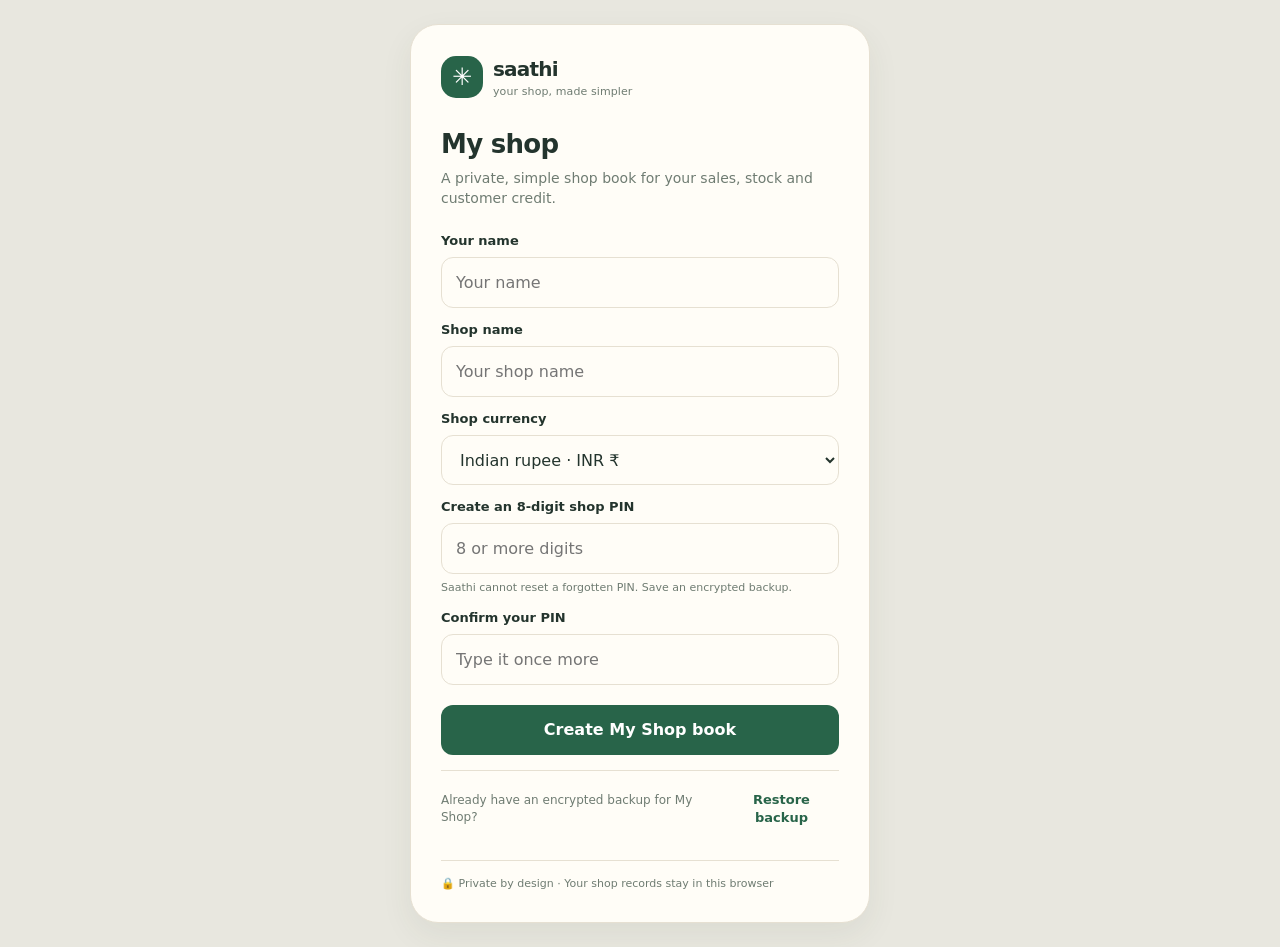
==== index.html @ 57dd03dc "Publish Saathi mobile shop app and GitHub Pages workflow" ====
<!doctype html>
<html lang="en">
<head>
  <meta charset="utf-8">
  <meta name="viewport" content="width=device-width, initial-scale=1, viewport-fit=cover">
  <meta name="apple-mobile-web-app-capable" content="yes">
  <meta name="apple-mobile-web-app-status-bar-style" content="default">
  <meta name="theme-color" content="#f6f2e7">
  <meta name="description" content="A simple, private, phone-first shop book for sales, stock and customer credit.">
  <meta name="referrer" content="no-referrer">
  <meta http-equiv="Content-Security-Policy" content="default-src 'self'; script-src 'self'; style-src 'self' 'unsafe-inline'; img-src 'self' data:; font-src 'self'; connect-src 'self'; manifest-src 'self'; worker-src 'self'; object-src 'none'; base-uri 'self'; form-action 'self'">
  <meta http-equiv="Permissions-Policy" content="microphone=(self)">
  <title>Saathi — Your shop, made simpler</title>
  <link rel="manifest" href="./manifest.json">
  <link rel="icon" href="./icon.svg" type="image/svg+xml">
  <link rel="stylesheet" href="./styles.css">
</head>
<body>
  <div class="ambient ambient-one" aria-hidden="true"></div>
  <div class="ambient ambient-two" aria-hidden="true"></div>

  <main id="unlockScreen" class="gate-screen">
    <div class="gate-card">
      <a class="brand" href="#" aria-label="Saathi home"><span class="brand-mark">✳</span><span><b>saathi</b><small>your shop, made simpler</small></span></a>
      <div id="gateContent"></div>
      <p class="gate-foot">🔒 Private by design · Your shop records stay in this browser</p>
    </div>
  </main>

  <div id="app" class="app-shell hidden">
    <header class="topbar">
      <a class="brand compact" href="#home" aria-label="Saathi dashboard"><span class="brand-mark">✳</span><span><b>saathi</b><small id="shopLabel">My shop</small></span></a>
      <div class="top-actions">
        <button class="small-button language-top" id="languageTopButton" aria-label="Change language">हिन्दी</button>
        <button class="icon-button" id="dictateButton" aria-label="Dictate an entry" title="Dictate an entry">🎙</button>
        <button class="icon-button" id="themeButton" aria-label="Switch theme" title="Switch theme">◐</button>
        <button class="icon-button" id="lockButton" aria-label="Lock app" title="Lock app">♙</button>
      </div>
    </header>

    <main class="content">
      <section class="view active" id="view-home">
        <div class="welcome-row"><div><p class="eyebrow" id="todayLabel">TODAY</p><h1 id="greeting">Namaste, Satyam Bhaiya</h1><p class="muted" id="shopGreeting">A clear view of your shop, at a glance.</p></div><button class="avatar-button" id="profileButton" aria-label="Shop profile">SB</button></div>
        <div id="setupNudge" class="setup-nudge hidden"><span class="nudge-icon">✦</span><div><b>Let's set up your shop</b><p>Add your first item with its buying and selling price. Saathi can then show your real profit.</p></div><button class="text-button" data-go="stock">Set up <span aria-hidden="true">›</span></button></div>
        <div class="metrics">
          <article class="metric-card metric-primary"><span class="metric-icon">↗</span><span class="metric-label">Sales today</span><strong id="todaySales">₹0</strong><small id="salesCount">No sales yet</small></article>
          <article class="metric-card"><span class="metric-icon">◉</span><span class="metric-label">Gross profit</span><strong id="todayProfit">₹0</strong><small>Based on item costs you enter</small></article>
          <article class="metric-card"><span class="metric-icon">▤</span><span class="metric-label">Money customers owe</span><strong id="totalDue">₹0</strong><small id="dueCount">No open balances</small></article>
        </div>
        <div class="section-title"><div><p class="eyebrow">QUICK ACTIONS</p><h2>What do you need?</h2></div></div>
        <div class="actions-grid">
          <button class="action-tile sale-tile" id="saleAction"><span class="action-icon">＋</span><span><b>Record a sale</b><small>Cash or customer credit</small></span><span class="chevron">›</span></button>
          <button class="action-tile" id="paymentAction"><span class="action-icon payment-icon">₹</span><span><b>Record a payment</b><small>Customer paid back</small></span><span class="chevron">›</span></button>
          <button class="action-tile" data-go="stock"><span class="action-icon stock-icon">▦</span><span><b>Check stock</b><small id="lowStockNote">See what is running low</small></span><span class="chevron">›</span></button>
          <button class="action-tile" data-go="reports"><span class="action-icon report-icon">▥</span><span><b>Monthly report</b><small>Sales, cost and profit</small></span><span class="chevron">›</span></button>
        </div>
        <section class="panel today-panel"><div class="panel-head"><div><p class="eyebrow">SHOP PULSE</p><h2>Today so far</h2></div><span class="status-pill"><i></i> Saved in this browser</span></div><div id="homeActivity" class="activity-list"></div><div id="emptyActivity" class="empty-state"><span>☀</span><b>Your day starts here</b><p>Your sales and payments will appear here as you add them.</p></div></section>
        <div class="privacy-strip"><span>🔒</span><span><b>Your shop book is private.</b> It is encrypted in this browser with your PIN. Another browser has its own copy.</span><button class="text-button" data-go="more">Details</button></div>
      </section>

      <section class="view" id="view-ledger">
        <div class="page-heading"><p class="eyebrow">MONEY IN & OUT</p><h1>Credit book</h1><p class="muted">Know who owes you and what has been paid.</p></div>
        <div class="summary-band"><span>Still to collect</span><b id="ledgerDue">₹0</b><small id="ledgerPeople">No open balances</small></div>
        <div class="panel"><div class="panel-head"><div><p class="eyebrow">CUSTOMERS</p><h2>Open balances</h2></div><button class="small-button" id="newCreditButton">＋ Add credit</button></div><div id="customerList" class="customer-list"></div><div id="emptyCustomers" class="empty-state"><span>◎</span><b>No credit recorded</b><p>When a customer takes goods and will pay later, record it as credit.</p></div></div>
        <div class="panel"><div class="panel-head"><div><p class="eyebrow">RECENT</p><h2>Shop entries</h2></div><select id="ledgerFilter" class="select-small" aria-label="Filter entries"><option value="all">Everything</option><option value="sale">Sales</option><option value="payment">Payments</option><option value="credit">Credit</option></select></div><div id="ledgerActivity" class="activity-list"></div><div id="emptyLedger" class="empty-state"><span>▤</span><b>Your entries will show here</b><p>Keep a simple record as you go.</p></div></div>
      </section>

      <section class="view" id="view-stock">
        <div class="page-heading"><p class="eyebrow">ITEMS & INVENTORY</p><h1>Your stock</h1><p class="muted">Keep prices and quantities up to date.</p></div>
        <div class="stock-banner"><span class="banner-symbol">✦</span><div><b id="stockSummary">Start with the items you sell most.</b><p>Enter what you pay and what you charge. Saathi estimates the profit for each sale.</p></div></div>
        <div class="panel"><div class="panel-head"><div><p class="eyebrow">YOUR LIST</p><h2>Shop items <span id="itemCount" class="count-badge">0</span></h2></div><button class="small-button" id="addItemButton">＋ Add item</button></div><div id="itemList" class="item-list"></div><div id="emptyItems" class="empty-state"><span>▦</span><b>No items yet</b><p>Add the products Satyam Bhaiya sells to see sales and profit by item.</p><button class="button primary" id="addFirstItem">Add first item</button></div></div>
        <p class="safe-note">Prices are only used for your shop book. Saathi does not send orders or change supplier prices.</p>
      </section>

      <section class="view" id="view-reports">
        <div class="page-heading"><p class="eyebrow">A CLEARER MONTH END</p><h1>Reports</h1><p class="muted">A simple summary to help you plan your month.</p></div>
        <div class="report-controls"><label for="reportMonth">Choose month</label><input type="month" id="reportMonth"></div>
        <div class="report-grid"><article class="report-stat"><span>Sales</span><b id="reportSales">₹0</b><small>Recorded sales</small></article><article class="report-stat"><span>Estimated cost</span><b id="reportCost">₹0</b><small>From costs entered</small></article><article class="report-stat highlight"><span>Gross profit</span><b id="reportProfit">₹0</b><small>Before rent and other expenses</small></article><article class="report-stat"><span>Credit still due</span><b id="reportDue">₹0</b><small>As of today</small></article></div>
        <div class="panel"><div class="panel-head"><div><p class="eyebrow">AT A GLANCE</p><h2>Sales by item</h2></div></div><div id="popularItems" class="bar-list"></div><div id="emptyPopular" class="empty-state"><span>▥</span><b>Your first sale will start the report</b><p>Reports use only the entries saved in this browser.</p></div></div>
        <div class="panel export-panel"><div class="export-icon">⇩</div><div><h2>Take your records with you</h2><p>Download a spreadsheet for your monthly budget, or save an encrypted backup for another time.</p></div><div class="export-actions"><button class="button secondary" id="csvButton">Download monthly CSV</button><button class="button secondary" id="backupButton">Save encrypted backup</button></div></div>
      </section>

      <section class="view" id="view-more">
        <div class="page-heading"><p class="eyebrow">YOUR SHOP, YOUR WAY</p><h1>More</h1><p class="muted">Settings, privacy and plans.</p></div>
        <div class="panel settings-panel"><div class="panel-head"><div><p class="eyebrow">SHOP PROFILE</p><h2 id="profileTitle">Satyam Bhaiya's shop</h2></div><button class="small-button" id="editProfile">Edit</button></div><p class="muted small-copy" id="editionLabel">Personal shop setup</p></div>
        <div class="panel settings-panel"><div class="panel-head"><div><p class="eyebrow">DISPLAY</p><h2>Easy on the eyes</h2></div></div><div class="setting-row"><div class="setting-symbol">◐</div><div><b>Dark mode</b><small>Use a softer screen in low light</small></div><button class="switch" id="themeSwitch" role="switch" aria-checked="false" aria-label="Dark mode"><span></span></button></div><div class="setting-row"><div class="setting-symbol">अ</div><div><b>Language</b><small>English or हिन्दी</small></div><button class="small-button" id="languageButton">हिन्दी</button></div><div class="setting-row"><div class="setting-symbol">¤</div><div><b>Shop currency</b><small>Changing this does not convert older amounts</small></div><select class="select-small" id="currencySelect" aria-label="Shop currency"><option value="INR">INR ₹</option><option value="USD">USD $</option><option value="EUR">EUR €</option><option value="GBP">GBP £</option><option value="AED">AED د.إ</option><option value="AUD">AUD A$</option><option value="CAD">CAD C$</option><option value="JPY">JPY ¥</option><option value="MXN">MXN $</option><option value="BRL">BRL R$</option><option value="ZAR">ZAR R</option></select></div><div class="setting-row"><div class="setting-symbol">↓</div><div><b>Install on this phone</b><small>Use Saathi like an app</small></div><button class="small-button" id="installButton">Install</button></div></div>
        <div class="panel settings-panel"><div class="panel-head"><div><p class="eyebrow">YOUR RECORDS</p><h2>Private & portable</h2></div><span class="lock-badge">🔒 Encrypted</span></div><p class="small-copy">Records are encrypted in this browser with your PIN. They are not uploaded to Saathi. Each browser has its own copy. To move records, save a backup here, open the same shop link in the other browser, then restore the backup with the same PIN. New entries will not sync between browsers. Keep the backup file private.</p><div class="setting-actions"><button class="button secondary" id="settingsBackup">Save encrypted backup</button><button class="button secondary" id="restoreButton">Restore backup</button><button class="button secondary" id="changePinButton">Change PIN</button><button class="button secondary" id="settingsCsv">Download CSV</button></div><input id="restoreFile" class="hidden" type="file" accept="application/json,.json"></div>
        <section class="plans-block"><div class="page-heading"><p class="eyebrow">GROW AS YOU GO</p><h2>Simple plans for small shops</h2><p class="muted">Start free. Pay only when an upgrade saves you time.</p></div><div class="plan-grid"><article class="plan-card"><span class="plan-label">START HERE</span><h3>Free</h3><div class="plan-price">₹0 <small>forever</small></div><p>For one shop owner learning what sells.</p><ul><li>Sales, stock and customer credit book</li><li>Works offline on one phone</li><li>Encrypted records and monthly export</li><li>No ads, no payment details collected</li></ul><span class="plan-status">Included now</span></article><article class="plan-card plan-featured"><span class="plan-label">WHEN YOU NEED SYNC</span><h3>Shop Plus</h3><div class="plan-price">₹149 <small>/ month (proposed)</small></div><p>For owners who need their records on a new phone too.</p><ul><li>Encrypted backup and sync across 2 phones</li><li>Automatic weekly backup reminders</li><li>Faster help setting up your shop</li><li>Cancel any time</li></ul><span class="plan-status future">Planned · not for sale</span></article><article class="plan-card"><span class="plan-label">FOR A BUSIER SHOP</span><h3>Shop Team</h3><div class="plan-price">₹399 <small>/ month (proposed)</small></div><p>For shops with staff, more items and more to track.</p><ul><li>Up to 4 staff PINs with activity history</li><li>More than one counter or outlet</li><li>Supplier and restock planning</li><li>Shareable monthly summaries</li></ul><span class="plan-status future">Planned · not for sale</span></article></div><p class="pricing-note">The paid features and prices are proposals. Saathi does not currently charge, sync to the cloud, or share your information.</p></section>
        <div class="guardrail-card"><span>✦</span><div><b>Built to prevent costly mix-ups</b><p>Saathi checks stock before recording a sale, prevents collecting more than a customer's balance, and keeps old entries unchanged. Always check the amount before saving.</p></div></div>
        <div class="about-row"><span>Saathi is an independent shop book, not a bank or tax advisor.</span></div>
      </section>
    </main>

    <nav class="bottom-nav" aria-label="Main navigation"><button class="nav-item active" data-view="home"><span>⌂</span><small>Home</small></button><button class="nav-item" data-view="ledger"><span>▤</span><small>Credit</small></button><button class="nav-item" data-view="stock"><span>▦</span><small>Stock</small></button><button class="nav-item" data-view="reports"><span>▥</span><small>Reports</small></button><button class="nav-item" data-view="more"><span>•••</span><small>More</small></button></nav>
  </div>

  <dialog id="dialog" class="app-dialog"><form method="dialog" id="dialogForm"><div class="dialog-top"><span class="dialog-mark">✳</span><button type="button" class="dialog-close" id="closeDialog" aria-label="Close">×</button></div><div id="dialogBody"></div><div class="dialog-actions" id="dialogActions"></div></form></dialog>
  <div id="toast" class="toast" role="status" aria-live="polite"></div>
  <script src="./app.js" defer></script>
</body>
</html>
---- styles.css ----
:root{color-scheme:light;--ink:#23342d;--muted:#6f7c72;--paper:#f6f2e7;--card:#fffdf7;--line:#e6e0d2;--green:#286449;--green-deep:#1e4d39;--green-pale:#e8f0e6;--gold:#d99a3f;--gold-pale:#f7edd9;--blue:#6888a0;--blue-pale:#e9f0f4;--shadow:0 12px 32px rgba(54,65,48,.07);--surface-soft:#f4f0e5;--focus:#548b71}
*{box-sizing:border-box}html{min-height:100%;background:var(--paper)}body{margin:0;min-height:100vh;color:var(--ink);font-family:system-ui,-apple-system,"Segoe UI",Roboto,Arial,sans-serif;font-size:16px;line-height:1.45;background:radial-gradient(ellipse at var(--glow-x,12%) var(--glow-y,12%),rgba(221,184,112,.16),transparent 30rem),radial-gradient(ellipse at 85% 15%,rgba(97,142,109,.12),transparent 34rem),var(--paper);background-attachment:fixed;transition:background-color .25s,color .25s}
body:before{position:fixed;inset:0;content:"";pointer-events:none;opacity:.18;background-image:radial-gradient(#836c4930 .8px,transparent .8px);background-size:22px 22px;mask-image:linear-gradient(to bottom,black,transparent 70%);z-index:-1}.ambient{position:fixed;pointer-events:none;border-radius:50%;filter:blur(65px);opacity:.14;z-index:-1}.ambient-one{width:180px;height:180px;left:calc(var(--glow-x,15%) - 90px);top:calc(var(--glow-y,20%) - 90px);background:#dfae57;transition:left .4s ease,top .4s ease}.ambient-two{width:220px;height:220px;right:-80px;bottom:15%;background:#668f70}.hidden{display:none!important}button,input,select{font:inherit}button{color:inherit}button:focus-visible,a:focus-visible,input:focus-visible,select:focus-visible{outline:3px solid var(--focus);outline-offset:3px}button:disabled{opacity:.45;cursor:not-allowed}.gate-screen{min-height:100vh;display:grid;place-items:center;padding:24px}.gate-card{background:var(--card);border:1px solid var(--line);border-radius:28px;padding:30px;width:min(100%,460px);box-shadow:var(--shadow)}.brand{display:inline-flex;align-items:center;gap:10px;color:var(--ink);text-decoration:none}.brand-mark{display:grid;place-items:center;background:var(--green);color:#fff;width:42px;height:42px;border-radius:15px;font-size:24px}.brand b{font-size:20px;letter-spacing:-.8px}.brand small{display:block;color:var(--muted);font-size:11px;letter-spacing:.1px}.gate-card h1{font-size:26px;line-height:1.15;letter-spacing:-.7px;margin:30px 0 8px}.gate-copy{color:var(--muted);margin:0 0 24px;font-size:14px}.gate-foot{border-top:1px solid var(--line);padding-top:15px;margin:24px 0 0;font-size:11px;color:var(--muted)}.form-stack{display:grid;gap:13px}.field{display:grid;gap:6px}.field label{font-size:13px;font-weight:700}.field input,.field select{border:1px solid var(--line);border-radius:12px;background:var(--card);color:var(--ink);padding:13px 14px;min-height:50px;width:100%}.field-help{font-size:11px;color:var(--muted)}.gate-choice{display:grid;gap:9px;margin:16px 0}.choice-card{display:flex;align-items:flex-start;gap:12px;border:1px solid var(--line);border-radius:14px;padding:13px;background:var(--card);cursor:pointer}.choice-card:has(input:checked){border-color:var(--green);background:var(--green-pale)}.choice-card input{accent-color:var(--green);margin-top:4px}.choice-card b{display:block;font-size:14px}.choice-card small{display:block;color:var(--muted);font-size:12px;margin-top:2px}.button{border:0;border-radius:12px;padding:13px 16px;min-height:48px;font-weight:750;cursor:pointer;transition:transform .15s,filter .15s}.button:active,.action-tile:active{transform:scale(.985)}.button.primary{color:white;background:var(--green)}.button.secondary{color:var(--green);background:var(--green-pale);border:1px solid #d6e4d5}.button.full{width:100%;margin-top:7px}.text-button{border:0;background:transparent;color:var(--green);font-size:13px;font-weight:750;padding:8px 2px}.form-error{margin:0;color:#986d26;font-size:12px;font-weight:650}.gate-switch{display:flex;justify-content:space-between;align-items:center;margin-top:15px;border-top:1px solid var(--line);padding-top:12px;color:var(--muted);font-size:12px}
.app-shell{max-width:480px;min-height:100dvh;margin:auto;padding:0 16px 104px}.topbar{height:76px;display:flex;justify-content:space-between;align-items:center;border-bottom:1px solid color-mix(in srgb,var(--line),transparent 20%);position:relative;z-index:1}.brand.compact .brand-mark{width:38px;height:38px;border-radius:13px}.brand.compact b{font-size:17px}.brand.compact small{font-size:10px}.top-actions{display:flex;gap:9px}.icon-button,.avatar-button{border:1px solid var(--line);background:var(--card);border-radius:14px;width:44px;height:44px;font-size:19px;display:grid;place-items:center;cursor:pointer}.content{padding:24px 0 20px}.view{display:none;animation:appear .2s ease}.view.active{display:block}@keyframes appear{from{opacity:.35;transform:translateY(4px)}to{opacity:1;transform:translateY(0)}}.welcome-row{display:flex;align-items:center;justify-content:space-between;margin:4px 0 24px}.eyebrow{font-size:10px;letter-spacing:1.25px;font-weight:800;color:var(--muted);margin:0 0 4px}.welcome-row h1,.page-heading h1{font-size:28px;letter-spacing:-.85px;line-height:1.12;margin:0 0 6px}.muted{color:var(--muted);font-size:14px;margin:0}.avatar-button{border-radius:50%;background:var(--gold-pale);color:#79571e;border:0;font-size:15px;font-weight:800}.metrics{display:grid;grid-template-columns:repeat(3,1fr);gap:12px}.metric-card{background:var(--card);border:1px solid var(--line);border-radius:18px;padding:17px 18px;min-height:125px;box-shadow:var(--shadow);position:relative}.metric-card.metric-primary{background:var(--green-deep);border-color:var(--green-deep);color:#fff}.metric-icon{position:absolute;right:16px;top:14px;color:var(--green);font-size:17px}.metric-primary .metric-icon{color:#d0e2ce}.metric-label{font-size:12px;color:var(--muted);font-weight:650;display:block;max-width:80%}.metric-primary .metric-label{color:#dce7dd}.metric-card strong{display:block;font-size:28px;letter-spacing:-.7px;margin:12px 0 3px}.metric-card small{font-size:11px;color:var(--muted)}.metric-primary small{color:#d4e0d5}.section-title{margin:28px 0 12px}.section-title h2,.panel h2{font-size:17px;letter-spacing:-.35px;margin:0}.actions-grid{display:grid;grid-template-columns:repeat(2,1fr);gap:10px}.action-tile{border:1px solid var(--line);background:var(--card);min-height:76px;border-radius:17px;padding:12px;display:flex;align-items:center;gap:11px;text-align:left;box-shadow:0 5px 18px rgba(54,65,48,.035);cursor:pointer}.action-tile.sale-tile{background:var(--green-pale);border-color:#d5e3d4}.action-icon{width:42px;height:42px;border-radius:14px;background:var(--green);color:white;display:grid;place-items:center;font-size:22px;flex:0 0 auto}.payment-icon{background:var(--gold-pale);color:#825d1e}.stock-icon{background:var(--blue-pale);color:#426b82}.report-icon{background:#f2ebe2;color:#7c684e}.action-tile b{display:block;font-size:14px}.action-tile small{font-size:11px;color:var(--muted);display:block;margin-top:3px}.chevron{margin-left:auto;color:var(--muted);font-size:22px}.panel{margin-top:16px;padding:19px;background:var(--card);border:1px solid var(--line);border-radius:19px;box-shadow:var(--shadow)}.panel-head{display:flex;justify-content:space-between;align-items:center;gap:10px;margin-bottom:12px}.panel-head h2{font-size:16px}.status-pill{font-size:10px;color:var(--green);background:var(--green-pale);border-radius:999px;padding:6px 9px;white-space:nowrap}.status-pill i{display:inline-block;width:6px;height:6px;background:#69a276;border-radius:50%;margin-right:4px}.activity-list,.customer-list,.item-list{display:grid}.activity-row,.customer-row,.item-row{display:flex;justify-content:space-between;align-items:center;gap:12px;border-top:1px solid var(--line);padding:12px 0}.activity-row:first-child,.customer-row:first-child,.item-row:first-child{border-top:0}.row-main{display:flex;align-items:center;gap:11px;min-width:0}.row-icon{width:36px;height:36px;flex:0 0 auto;border-radius:12px;background:var(--green-pale);color:var(--green);display:grid;place-items:center;font-weight:800}.row-title{font-size:13px;font-weight:750;display:block;overflow:hidden;text-overflow:ellipsis;white-space:nowrap}.row-sub{font-size:11px;color:var(--muted);display:block}.row-value{text-align:right;font-size:13px;font-weight:800;white-space:nowrap}.row-value small{display:block;font-size:10px;color:var(--muted);font-weight:500}.row-value.in{color:var(--green)}.row-value.out{color:#7b5f2b}.empty-state{display:none;text-align:center;padding:22px 10px;color:var(--muted)}.empty-state.show{display:block}.empty-state>span{font-size:24px;color:var(--green);display:block;margin-bottom:6px}.empty-state b{display:block;color:var(--ink);font-size:14px}.empty-state p{max-width:330px;margin:5px auto 12px;font-size:12px}.privacy-strip{display:flex;align-items:center;gap:9px;padding:13px 3px;color:var(--muted);font-size:11px}.privacy-strip b{color:var(--ink)}.privacy-strip .text-button{margin-left:auto;white-space:nowrap}
.setup-nudge,.stock-banner,.guardrail-card{display:flex;align-items:center;gap:12px;background:var(--gold-pale);border:1px solid #eddfbd;border-radius:16px;padding:13px 15px;margin:0 0 16px}.nudge-icon,.banner-symbol,.guardrail-card>span{width:34px;height:34px;border-radius:11px;background:#fff9eb;color:#9a702e;display:grid;place-items:center;flex:0 0 auto}.setup-nudge b,.stock-banner b,.guardrail-card b{font-size:13px}.setup-nudge p,.stock-banner p,.guardrail-card p{font-size:11px;color:var(--muted);margin:2px 0 0}.setup-nudge .text-button{margin-left:auto;white-space:nowrap}
.page-heading{margin:7px 0 20px}.page-heading h1{font-size:29px;margin-bottom:6px}.page-heading h2{font-size:21px;letter-spacing:-.4px;margin:0 0 6px}.summary-band{background:var(--green-deep);border-radius:18px;color:#fff;padding:18px 20px;margin-bottom:15px;display:grid;grid-template-columns:1fr auto;align-items:center}.summary-band span{font-size:12px;color:#d9e4dc}.summary-band b{grid-row:span 2;font-size:26px}.summary-band small{font-size:11px;color:#c1d3c5}.small-button,.select-small{background:var(--green-pale);border:1px solid #d8e6d7;border-radius:10px;color:var(--green);padding:9px 11px;font-size:12px;font-weight:750;white-space:nowrap;min-height:40px}.select-small{background:var(--card);color:var(--ink);border-color:var(--line)}.customer-row .balance{font-size:14px;font-weight:800;color:var(--green)}.customer-actions{display:flex;align-items:center;gap:8px}.customer-actions button{border:1px solid var(--line);background:var(--card);border-radius:9px;padding:8px 10px;color:var(--green);font-size:11px;font-weight:750}.stock-banner{margin:0 0 15px;background:var(--blue-pale);border-color:#d7e3e8}.stock-banner .banner-symbol{background:#f5fbfd;color:#52798d}.count-badge{font-size:11px;border-radius:999px;background:var(--surface-soft);padding:4px 7px;color:var(--muted);vertical-align:2px}.item-price{text-align:right}.item-price b{display:block;font-size:13px}.item-price small{font-size:10px;color:var(--muted)}.item-actions{display:flex;gap:7px;margin-left:7px}.item-actions button{border:0;background:var(--surface-soft);color:var(--muted);padding:8px;border-radius:9px;font-size:11px}.safe-note{font-size:11px;color:var(--muted);text-align:center;padding:10px}.report-controls{display:flex;align-items:center;gap:12px;margin:0 0 15px;color:var(--muted);font-size:12px}.report-controls input{border:1px solid var(--line);border-radius:10px;padding:9px 11px;background:var(--card);color:var(--ink)}.report-grid{display:grid;grid-template-columns:repeat(2,1fr);gap:10px}.report-stat{display:flex;flex-direction:column;background:var(--card);border:1px solid var(--line);border-radius:16px;padding:14px;min-height:105px}.report-stat span{font-size:11px;color:var(--muted)}.report-stat b{font-size:22px;letter-spacing:-.4px;margin:7px 0}.report-stat small{font-size:10px;color:var(--muted)}.report-stat.highlight{background:var(--green-pale);border-color:#d6e4d5}.report-stat.highlight b{color:var(--green)}.bar-row{margin:14px 0}.bar-meta{display:flex;justify-content:space-between;font-size:12px}.bar-meta span:last-child{font-weight:800}.bar-track{height:8px;background:var(--surface-soft);border-radius:99px;margin-top:6px;overflow:hidden}.bar-fill{height:100%;border-radius:99px;background:linear-gradient(90deg,var(--green),#79a477)}.export-panel{display:grid;grid-template-columns:42px 1fr;gap:12px;align-items:start}.export-icon{width:40px;height:40px;border-radius:13px;background:var(--gold-pale);display:grid;place-items:center;font-size:21px;color:#866326}.export-panel h2{margin:0 0 4px}.export-panel p{font-size:12px;color:var(--muted);margin:0}.export-actions{grid-column:1/-1;display:flex;gap:8px;flex-wrap:wrap}.export-actions .button{flex:1}
.settings-panel{margin-bottom:12px}.small-copy{font-size:12px;color:var(--muted);margin:5px 0 12px}.setting-row{display:flex;align-items:center;gap:12px;border-top:1px solid var(--line);padding:13px 0}.setting-symbol{width:34px;height:34px;border-radius:11px;background:var(--surface-soft);display:grid;place-items:center;color:var(--green);font-weight:800}.setting-row>div:nth-child(2){flex:1}.setting-row b{font-size:13px;display:block}.setting-row small{font-size:11px;color:var(--muted);display:block}.switch{width:48px;height:29px;background:#d5d8d2;border:0;border-radius:999px;padding:3px;cursor:pointer}.switch span{height:23px;width:23px;background:white;display:block;border-radius:50%;box-shadow:0 1px 3px #0002;transition:transform .18s}.switch[aria-checked="true"]{background:var(--green)}.switch[aria-checked="true"] span{transform:translateX(19px)}.lock-badge{font-size:10px;color:var(--green);background:var(--green-pale);border-radius:999px;padding:7px 10px;white-space:nowrap}.setting-actions{display:flex;gap:8px;flex-wrap:wrap}.setting-actions .button{font-size:12px;padding:9px 12px;min-height:42px}.plans-block{padding-top:18px}.plans-block .page-heading{margin-bottom:12px}.plan-grid{display:grid;gap:10px}.plan-card{position:relative;background:var(--card);border:1px solid var(--line);border-radius:18px;padding:17px}.plan-card.plan-featured{border:2px solid var(--green);background:linear-gradient(145deg,var(--card),var(--green-pale))}.plan-label{display:inline-block;font-size:9px;letter-spacing:1px;font-weight:850;color:var(--green);background:var(--green-pale);border-radius:99px;padding:5px 8px}.plan-card h3{font-size:18px;margin:9px 0 0}.plan-price{font-weight:850;font-size:24px;margin:4px 0}.plan-price small{font-size:10px;color:var(--muted);font-weight:600}.plan-card>p{font-size:11px;color:var(--muted);margin:0 0 8px}.plan-card ul{list-style:none;padding:0;margin:0 0 13px;display:grid;gap:5px}.plan-card li{font-size:11px}.plan-card li:before{content:'✓';color:var(--green);font-weight:900;margin-right:7px}.plan-status{display:block;border-top:1px solid var(--line);padding-top:10px;color:var(--green);font-size:10px;font-weight:800}.plan-status.future{color:#7a6a43}.pricing-note{font-size:10px;color:var(--muted);margin:10px 2px 16px}.guardrail-card{align-items:flex-start;background:var(--green-pale);border-color:#d8e6d7;margin:12px 0}.guardrail-card>span{background:#f9fff8;color:var(--green)}.about-row{display:flex;justify-content:space-between;align-items:center;gap:12px;font-size:10px;color:var(--muted);padding:8px 2px}
.bottom-nav{position:fixed;z-index:3;bottom:0;left:50%;transform:translateX(-50%);width:min(100%,480px);display:grid;grid-template-columns:repeat(5,1fr);padding:7px max(10px,env(safe-area-inset-left)) calc(7px + env(safe-area-inset-bottom));background:color-mix(in srgb,var(--card),transparent 4%);border:1px solid var(--line);border-bottom:0;border-radius:18px 18px 0 0;box-shadow:0 -8px 25px rgba(40,55,42,.08);backdrop-filter:blur(16px)}.nav-item{border:0;background:transparent;display:grid;justify-items:center;gap:2px;color:var(--muted);padding:4px 2px;cursor:pointer}.nav-item span{font-size:20px;line-height:1.1}.nav-item small{font-size:10px;font-weight:650}.nav-item.active{color:var(--green)}.nav-item.active span{transform:translateY(-1px)}
.app-dialog{width:min(460px,calc(100% - 26px));max-height:min(88dvh,760px);border:1px solid var(--line);border-radius:23px;padding:20px;background:var(--card);color:var(--ink);box-shadow:0 25px 80px #1e342c35}.app-dialog::backdrop{background:rgba(26,41,32,.44);backdrop-filter:blur(4px)}.dialog-top{display:flex;justify-content:space-between;align-items:center;margin-bottom:14px}.dialog-mark{width:34px;height:34px;border-radius:12px;display:grid;place-items:center;background:var(--green);color:#fff;font-size:19px}.dialog-close{width:36px;height:36px;border:0;background:var(--surface-soft);border-radius:50%;font-size:22px;color:var(--muted)}.app-dialog h2{font-size:21px;letter-spacing:-.4px;margin:0 0 5px}.dialog-copy{font-size:12px;color:var(--muted);margin:0 0 18px}.dialog-fields{display:grid;gap:13px;max-height:54dvh;overflow:auto;padding:2px}.dialog-actions{display:flex;justify-content:flex-end;gap:8px;margin-top:17px}.dialog-actions .button{min-width:100px}.toast{position:fixed;left:50%;bottom:calc(82px + env(safe-area-inset-bottom));transform:translate(-50%,15px);z-index:6;background:var(--ink);color:#fff;border-radius:13px;padding:11px 16px;max-width:calc(100% - 28px);font-size:12px;box-shadow:0 8px 24px #0002;opacity:0;pointer-events:none;transition:.18s}.toast.show{opacity:1;transform:translate(-50%,0)}
body.dark{color-scheme:dark;--ink:#edf2e9;--muted:#a4b2a6;--paper:#17251d;--card:#203229;--line:#34473a;--green:#85bd91;--green-deep:#2a5540;--green-pale:#2a4032;--gold:#d8aa60;--gold-pale:#453a26;--blue:#91b9ca;--blue-pale:#273b43;--shadow:0 12px 32px rgba(0,0,0,.15);--surface-soft:#2b3b31;--focus:#9acaaa}body.dark:before{opacity:.1}.dark .metric-primary{background:#254c39}.dark .metric-primary .metric-icon{color:#c4dfc7}.dark .status-pill{background:#2a4032}.dark .gate-card{background:var(--card)}.dark .dialog-close{background:var(--surface-soft)}.dark .plan-card.plan-featured{background:linear-gradient(145deg,var(--card),#2a4032)}
@media(min-width:760px){.app-shell{padding-bottom:40px}.content{padding-top:34px}.welcome-row{margin-bottom:28px}.metric-card{min-height:144px;padding:20px 22px}.metric-card strong{font-size:32px}.actions-grid{grid-template-columns:repeat(4,1fr)}.action-tile{min-height:115px;align-items:flex-start;flex-wrap:wrap}.action-tile>span:nth-child(2){width:calc(100% - 53px)}.action-tile .chevron{display:none}.panel{padding:22px}.bottom-nav{position:static;transform:none;width:100%;max-width:560px;margin:18px auto 0;border:1px solid var(--line);border-radius:16px;padding:7px}.plan-grid{grid-template-columns:repeat(3,1fr)}.plan-card{padding:17px}.plan-card li{font-size:10px}.report-grid{grid-template-columns:repeat(4,1fr)}}
@media(max-width:440px){.app-shell{padding:0 15px 100px}.topbar{height:65px}.content{padding-top:19px}.welcome-row h1{font-size:24px}.metrics{gap:7px}.metric-card{padding:13px 11px;min-height:116px;border-radius:15px}.metric-card strong{font-size:21px;margin-top:14px}.metric-label{font-size:10px;line-height:1.25}.metric-icon{top:10px;right:10px;font-size:14px}.metric-card small{font-size:9px;line-height:1.3}.action-tile{padding:10px;gap:8px;min-height:73px}.action-icon{width:36px;height:36px;border-radius:12px}.action-tile b{font-size:12px}.action-tile small{font-size:10px}.panel{padding:15px;border-radius:17px}.status-pill{font-size:9px;padding:5px 7px}.privacy-strip{align-items:flex-start}.privacy-strip .text-button{padding-top:0}.customer-actions button{padding:8px}.gate-card{padding:22px}.gate-card h1{font-size:24px}.export-actions{display:grid}.about-row{align-items:flex-start}.plan-card{padding:15px}}
@media(prefers-reduced-motion:reduce){*,*:before,*:after{scroll-behavior:auto!important;animation-duration:.01ms!important;animation-iteration-count:1!important;transition-duration:.01ms!important}.ambient-one{display:none}}
.small-button,.select-small,.customer-actions button{min-height:44px}.item-actions button,.report-controls input{min-height:44px}
@media(max-width:440px){.metric-card strong{font-size:clamp(17px,5.5vw,21px);white-space:nowrap}.metric-label{font-size:11px}.metric-card small,.action-tile small{font-size:10px}.action-tile b{font-size:13px}}
 .language-top{min-height:44px;padding:8px 10px;font-size:12px}
.dialog-fields textarea{border:1px solid var(--line);border-radius:12px;background:var(--card);color:var(--ink);padding:13px 14px;width:100%;resize:vertical;font:inherit;line-height:1.5}
@media(max-width:400px){.app-shell{padding-left:13px;padding-right:13px}.top-actions{gap:5px}.top-actions .icon-button{width:38px;height:40px;border-radius:12px}.language-top{min-height:40px;padding:7px 8px;font-size:11px}.brand.compact{gap:6px}.brand.compact .brand-mark{width:33px;height:33px}}

.metrics{grid-template-columns:repeat(2,minmax(0,1fr))}.metric-card:last-child{grid-column:1/-1;min-height:100px}
@media(min-width:520px){body{background:#e8e7df}.app-shell{background:var(--paper);box-shadow:0 0 32px rgba(40,55,42,.12)}}

@media(min-width:760px){.app-shell{padding-bottom:104px}.content{padding-top:24px}.welcome-row{margin-bottom:24px}.metric-card{min-height:116px;padding:13px 11px}.metric-card strong{font-size:21px}.actions-grid{grid-template-columns:repeat(2,minmax(0,1fr))}.action-tile{min-height:73px;align-items:center;flex-wrap:nowrap}.action-tile>span:nth-child(2){width:auto}.action-tile .chevron{display:block}.panel{padding:17px}.bottom-nav{position:fixed;left:50%;bottom:0;transform:translateX(-50%);width:min(100%,480px);max-width:480px;margin:0;border:1px solid var(--line);border-bottom:0;border-radius:18px 18px 0 0;padding:7px max(10px,env(safe-area-inset-left)) calc(7px + env(safe-area-inset-bottom))}.plan-grid{grid-template-columns:1fr}.plan-card{padding:15px}.plan-card li{font-size:11px}.report-grid{grid-template-columns:repeat(2,1fr)}}
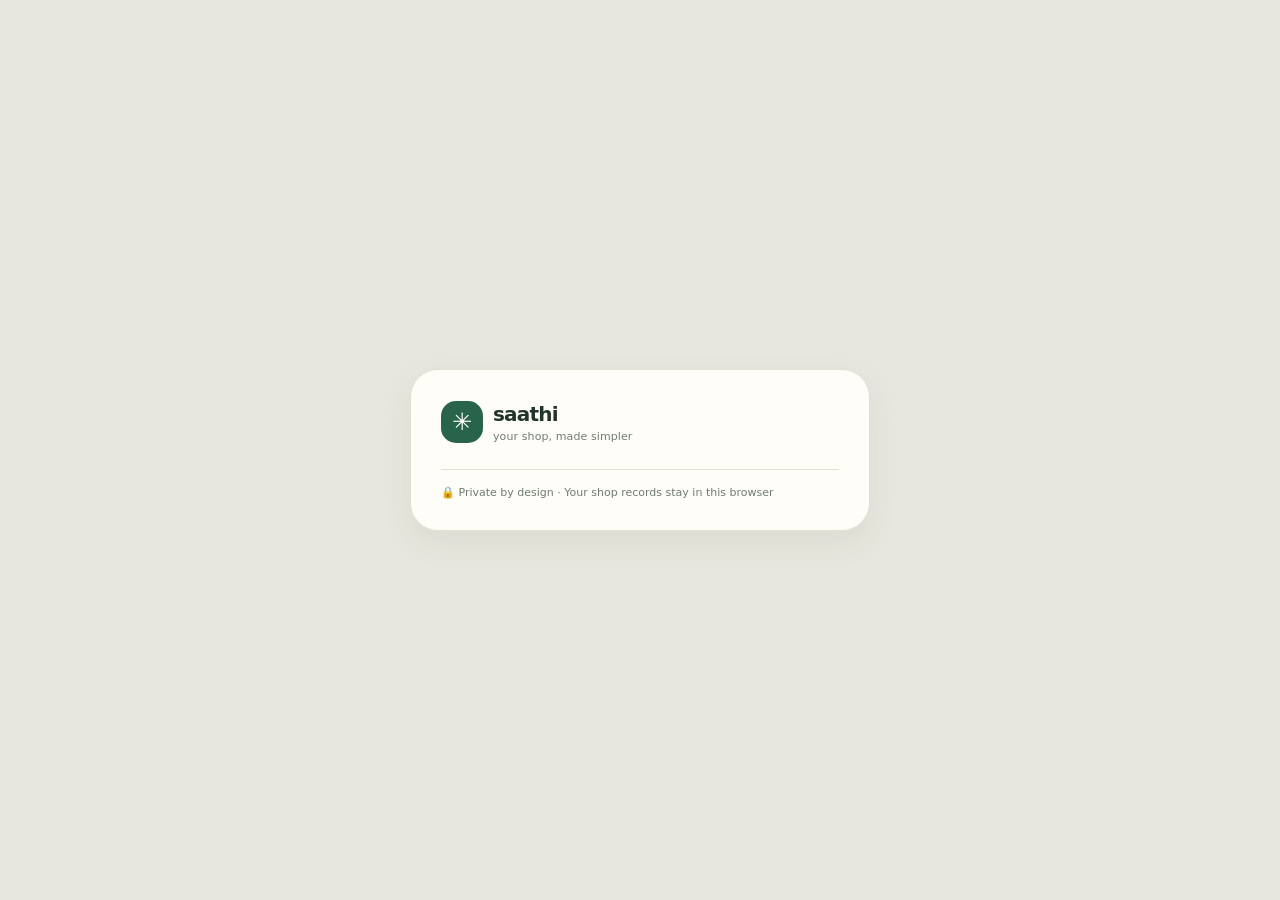
==== commit db3f9fca: "Make Satyam shop book editable and PIN protected" ====
--- a/index.html
+++ b/index.html
@@ -1,101 +1,102 @@
-<!doctype html>
-<html lang="en">
-<head>
-  <meta charset="utf-8">
-  <meta name="viewport" content="width=device-width, initial-scale=1, viewport-fit=cover">
-  <meta name="apple-mobile-web-app-capable" content="yes">
-  <meta name="apple-mobile-web-app-status-bar-style" content="default">
-  <meta name="theme-color" content="#f6f2e7">
-  <meta name="description" content="A simple, private, phone-first shop book for sales, stock and customer credit.">
-  <meta name="referrer" content="no-referrer">
-  <meta http-equiv="Content-Security-Policy" content="default-src 'self'; script-src 'self'; style-src 'self' 'unsafe-inline'; img-src 'self' data:; font-src 'self'; connect-src 'self'; manifest-src 'self'; worker-src 'self'; object-src 'none'; base-uri 'self'; form-action 'self'">
-  <meta http-equiv="Permissions-Policy" content="microphone=(self)">
-  <title>Saathi — Your shop, made simpler</title>
-  <link rel="manifest" href="./manifest.json">
-  <link rel="icon" href="./icon.svg" type="image/svg+xml">
-  <link rel="stylesheet" href="./styles.css">
-</head>
-<body>
-  <div class="ambient ambient-one" aria-hidden="true"></div>
-  <div class="ambient ambient-two" aria-hidden="true"></div>
-
-  <main id="unlockScreen" class="gate-screen">
-    <div class="gate-card">
-      <a class="brand" href="#" aria-label="Saathi home"><span class="brand-mark">✳</span><span><b>saathi</b><small>your shop, made simpler</small></span></a>
-      <div id="gateContent"></div>
-      <p class="gate-foot">🔒 Private by design · Your shop records stay in this browser</p>
-    </div>
-  </main>
-
-  <div id="app" class="app-shell hidden">
-    <header class="topbar">
-      <a class="brand compact" href="#home" aria-label="Saathi dashboard"><span class="brand-mark">✳</span><span><b>saathi</b><small id="shopLabel">My shop</small></span></a>
-      <div class="top-actions">
-        <button class="small-button language-top" id="languageTopButton" aria-label="Change language">हिन्दी</button>
-        <button class="icon-button" id="dictateButton" aria-label="Dictate an entry" title="Dictate an entry">🎙</button>
-        <button class="icon-button" id="themeButton" aria-label="Switch theme" title="Switch theme">◐</button>
-        <button class="icon-button" id="lockButton" aria-label="Lock app" title="Lock app">♙</button>
-      </div>
-    </header>
-
-    <main class="content">
-      <section class="view active" id="view-home">
-        <div class="welcome-row"><div><p class="eyebrow" id="todayLabel">TODAY</p><h1 id="greeting">Namaste, Satyam Bhaiya</h1><p class="muted" id="shopGreeting">A clear view of your shop, at a glance.</p></div><button class="avatar-button" id="profileButton" aria-label="Shop profile">SB</button></div>
-        <div id="setupNudge" class="setup-nudge hidden"><span class="nudge-icon">✦</span><div><b>Let's set up your shop</b><p>Add your first item with its buying and selling price. Saathi can then show your real profit.</p></div><button class="text-button" data-go="stock">Set up <span aria-hidden="true">›</span></button></div>
-        <div class="metrics">
-          <article class="metric-card metric-primary"><span class="metric-icon">↗</span><span class="metric-label">Sales today</span><strong id="todaySales">₹0</strong><small id="salesCount">No sales yet</small></article>
-          <article class="metric-card"><span class="metric-icon">◉</span><span class="metric-label">Gross profit</span><strong id="todayProfit">₹0</strong><small>Based on item costs you enter</small></article>
-          <article class="metric-card"><span class="metric-icon">▤</span><span class="metric-label">Money customers owe</span><strong id="totalDue">₹0</strong><small id="dueCount">No open balances</small></article>
-        </div>
-        <div class="section-title"><div><p class="eyebrow">QUICK ACTIONS</p><h2>What do you need?</h2></div></div>
-        <div class="actions-grid">
-          <button class="action-tile sale-tile" id="saleAction"><span class="action-icon">＋</span><span><b>Record a sale</b><small>Cash or customer credit</small></span><span class="chevron">›</span></button>
-          <button class="action-tile" id="paymentAction"><span class="action-icon payment-icon">₹</span><span><b>Record a payment</b><small>Customer paid back</small></span><span class="chevron">›</span></button>
-          <button class="action-tile" data-go="stock"><span class="action-icon stock-icon">▦</span><span><b>Check stock</b><small id="lowStockNote">See what is running low</small></span><span class="chevron">›</span></button>
-          <button class="action-tile" data-go="reports"><span class="action-icon report-icon">▥</span><span><b>Monthly report</b><small>Sales, cost and profit</small></span><span class="chevron">›</span></button>
-        </div>
-        <section class="panel today-panel"><div class="panel-head"><div><p class="eyebrow">SHOP PULSE</p><h2>Today so far</h2></div><span class="status-pill"><i></i> Saved in this browser</span></div><div id="homeActivity" class="activity-list"></div><div id="emptyActivity" class="empty-state"><span>☀</span><b>Your day starts here</b><p>Your sales and payments will appear here as you add them.</p></div></section>
-        <div class="privacy-strip"><span>🔒</span><span><b>Your shop book is private.</b> It is encrypted in this browser with your PIN. Another browser has its own copy.</span><button class="text-button" data-go="more">Details</button></div>
-      </section>
-
-      <section class="view" id="view-ledger">
-        <div class="page-heading"><p class="eyebrow">MONEY IN & OUT</p><h1>Credit book</h1><p class="muted">Know who owes you and what has been paid.</p></div>
-        <div class="summary-band"><span>Still to collect</span><b id="ledgerDue">₹0</b><small id="ledgerPeople">No open balances</small></div>
-        <div class="panel"><div class="panel-head"><div><p class="eyebrow">CUSTOMERS</p><h2>Open balances</h2></div><button class="small-button" id="newCreditButton">＋ Add credit</button></div><div id="customerList" class="customer-list"></div><div id="emptyCustomers" class="empty-state"><span>◎</span><b>No credit recorded</b><p>When a customer takes goods and will pay later, record it as credit.</p></div></div>
-        <div class="panel"><div class="panel-head"><div><p class="eyebrow">RECENT</p><h2>Shop entries</h2></div><select id="ledgerFilter" class="select-small" aria-label="Filter entries"><option value="all">Everything</option><option value="sale">Sales</option><option value="payment">Payments</option><option value="credit">Credit</option></select></div><div id="ledgerActivity" class="activity-list"></div><div id="emptyLedger" class="empty-state"><span>▤</span><b>Your entries will show here</b><p>Keep a simple record as you go.</p></div></div>
-      </section>
-
-      <section class="view" id="view-stock">
-        <div class="page-heading"><p class="eyebrow">ITEMS & INVENTORY</p><h1>Your stock</h1><p class="muted">Keep prices and quantities up to date.</p></div>
-        <div class="stock-banner"><span class="banner-symbol">✦</span><div><b id="stockSummary">Start with the items you sell most.</b><p>Enter what you pay and what you charge. Saathi estimates the profit for each sale.</p></div></div>
-        <div class="panel"><div class="panel-head"><div><p class="eyebrow">YOUR LIST</p><h2>Shop items <span id="itemCount" class="count-badge">0</span></h2></div><button class="small-button" id="addItemButton">＋ Add item</button></div><div id="itemList" class="item-list"></div><div id="emptyItems" class="empty-state"><span>▦</span><b>No items yet</b><p>Add the products Satyam Bhaiya sells to see sales and profit by item.</p><button class="button primary" id="addFirstItem">Add first item</button></div></div>
-        <p class="safe-note">Prices are only used for your shop book. Saathi does not send orders or change supplier prices.</p>
-      </section>
-
-      <section class="view" id="view-reports">
-        <div class="page-heading"><p class="eyebrow">A CLEARER MONTH END</p><h1>Reports</h1><p class="muted">A simple summary to help you plan your month.</p></div>
-        <div class="report-controls"><label for="reportMonth">Choose month</label><input type="month" id="reportMonth"></div>
-        <div class="report-grid"><article class="report-stat"><span>Sales</span><b id="reportSales">₹0</b><small>Recorded sales</small></article><article class="report-stat"><span>Estimated cost</span><b id="reportCost">₹0</b><small>From costs entered</small></article><article class="report-stat highlight"><span>Gross profit</span><b id="reportProfit">₹0</b><small>Before rent and other expenses</small></article><article class="report-stat"><span>Credit still due</span><b id="reportDue">₹0</b><small>As of today</small></article></div>
-        <div class="panel"><div class="panel-head"><div><p class="eyebrow">AT A GLANCE</p><h2>Sales by item</h2></div></div><div id="popularItems" class="bar-list"></div><div id="emptyPopular" class="empty-state"><span>▥</span><b>Your first sale will start the report</b><p>Reports use only the entries saved in this browser.</p></div></div>
-        <div class="panel export-panel"><div class="export-icon">⇩</div><div><h2>Take your records with you</h2><p>Download a spreadsheet for your monthly budget, or save an encrypted backup for another time.</p></div><div class="export-actions"><button class="button secondary" id="csvButton">Download monthly CSV</button><button class="button secondary" id="backupButton">Save encrypted backup</button></div></div>
-      </section>
-
-      <section class="view" id="view-more">
-        <div class="page-heading"><p class="eyebrow">YOUR SHOP, YOUR WAY</p><h1>More</h1><p class="muted">Settings, privacy and plans.</p></div>
-        <div class="panel settings-panel"><div class="panel-head"><div><p class="eyebrow">SHOP PROFILE</p><h2 id="profileTitle">Satyam Bhaiya's shop</h2></div><button class="small-button" id="editProfile">Edit</button></div><p class="muted small-copy" id="editionLabel">Personal shop setup</p></div>
-        <div class="panel settings-panel"><div class="panel-head"><div><p class="eyebrow">DISPLAY</p><h2>Easy on the eyes</h2></div></div><div class="setting-row"><div class="setting-symbol">◐</div><div><b>Dark mode</b><small>Use a softer screen in low light</small></div><button class="switch" id="themeSwitch" role="switch" aria-checked="false" aria-label="Dark mode"><span></span></button></div><div class="setting-row"><div class="setting-symbol">अ</div><div><b>Language</b><small>English or हिन्दी</small></div><button class="small-button" id="languageButton">हिन्दी</button></div><div class="setting-row"><div class="setting-symbol">¤</div><div><b>Shop currency</b><small>Changing this does not convert older amounts</small></div><select class="select-small" id="currencySelect" aria-label="Shop currency"><option value="INR">INR ₹</option><option value="USD">USD $</option><option value="EUR">EUR €</option><option value="GBP">GBP £</option><option value="AED">AED د.إ</option><option value="AUD">AUD A$</option><option value="CAD">CAD C$</option><option value="JPY">JPY ¥</option><option value="MXN">MXN $</option><option value="BRL">BRL R$</option><option value="ZAR">ZAR R</option></select></div><div class="setting-row"><div class="setting-symbol">↓</div><div><b>Install on this phone</b><small>Use Saathi like an app</small></div><button class="small-button" id="installButton">Install</button></div></div>
-        <div class="panel settings-panel"><div class="panel-head"><div><p class="eyebrow">YOUR RECORDS</p><h2>Private & portable</h2></div><span class="lock-badge">🔒 Encrypted</span></div><p class="small-copy">Records are encrypted in this browser with your PIN. They are not uploaded to Saathi. Each browser has its own copy. To move records, save a backup here, open the same shop link in the other browser, then restore the backup with the same PIN. New entries will not sync between browsers. Keep the backup file private.</p><div class="setting-actions"><button class="button secondary" id="settingsBackup">Save encrypted backup</button><button class="button secondary" id="restoreButton">Restore backup</button><button class="button secondary" id="changePinButton">Change PIN</button><button class="button secondary" id="settingsCsv">Download CSV</button></div><input id="restoreFile" class="hidden" type="file" accept="application/json,.json"></div>
-        <section class="plans-block"><div class="page-heading"><p class="eyebrow">GROW AS YOU GO</p><h2>Simple plans for small shops</h2><p class="muted">Start free. Pay only when an upgrade saves you time.</p></div><div class="plan-grid"><article class="plan-card"><span class="plan-label">START HERE</span><h3>Free</h3><div class="plan-price">₹0 <small>forever</small></div><p>For one shop owner learning what sells.</p><ul><li>Sales, stock and customer credit book</li><li>Works offline on one phone</li><li>Encrypted records and monthly export</li><li>No ads, no payment details collected</li></ul><span class="plan-status">Included now</span></article><article class="plan-card plan-featured"><span class="plan-label">WHEN YOU NEED SYNC</span><h3>Shop Plus</h3><div class="plan-price">₹149 <small>/ month (proposed)</small></div><p>For owners who need their records on a new phone too.</p><ul><li>Encrypted backup and sync across 2 phones</li><li>Automatic weekly backup reminders</li><li>Faster help setting up your shop</li><li>Cancel any time</li></ul><span class="plan-status future">Planned · not for sale</span></article><article class="plan-card"><span class="plan-label">FOR A BUSIER SHOP</span><h3>Shop Team</h3><div class="plan-price">₹399 <small>/ month (proposed)</small></div><p>For shops with staff, more items and more to track.</p><ul><li>Up to 4 staff PINs with activity history</li><li>More than one counter or outlet</li><li>Supplier and restock planning</li><li>Shareable monthly summaries</li></ul><span class="plan-status future">Planned · not for sale</span></article></div><p class="pricing-note">The paid features and prices are proposals. Saathi does not currently charge, sync to the cloud, or share your information.</p></section>
-        <div class="guardrail-card"><span>✦</span><div><b>Built to prevent costly mix-ups</b><p>Saathi checks stock before recording a sale, prevents collecting more than a customer's balance, and keeps old entries unchanged. Always check the amount before saving.</p></div></div>
-        <div class="about-row"><span>Saathi is an independent shop book, not a bank or tax advisor.</span></div>
-      </section>
-    </main>
-
-    <nav class="bottom-nav" aria-label="Main navigation"><button class="nav-item active" data-view="home"><span>⌂</span><small>Home</small></button><button class="nav-item" data-view="ledger"><span>▤</span><small>Credit</small></button><button class="nav-item" data-view="stock"><span>▦</span><small>Stock</small></button><button class="nav-item" data-view="reports"><span>▥</span><small>Reports</small></button><button class="nav-item" data-view="more"><span>•••</span><small>More</small></button></nav>
-  </div>
-
-  <dialog id="dialog" class="app-dialog"><form method="dialog" id="dialogForm"><div class="dialog-top"><span class="dialog-mark">✳</span><button type="button" class="dialog-close" id="closeDialog" aria-label="Close">×</button></div><div id="dialogBody"></div><div class="dialog-actions" id="dialogActions"></div></form></dialog>
-  <div id="toast" class="toast" role="status" aria-live="polite"></div>
-  <script src="./app.js" defer></script>
-</body>
-</html>
+<!doctype html>
+<html lang="en">
+<head>
+  <meta charset="utf-8">
+  <meta name="viewport" content="width=device-width, initial-scale=1, viewport-fit=cover">
+  <meta name="apple-mobile-web-app-capable" content="yes">
+  <meta name="apple-mobile-web-app-status-bar-style" content="default">
+  <meta name="theme-color" content="#f6f2e7">
+  <meta name="description" content="A simple, private, phone-first shop book for sales, stock and customer credit.">
+  <meta name="referrer" content="no-referrer">
+  <meta http-equiv="Content-Security-Policy" content="default-src 'self'; script-src 'self'; style-src 'self' 'unsafe-inline'; img-src 'self' data:; font-src 'self'; connect-src 'self'; manifest-src 'self'; worker-src 'self'; object-src 'none'; base-uri 'self'; form-action 'self'">
+  <meta http-equiv="Permissions-Policy" content="microphone=(self)">
+  <title>Saathi — Your shop, made simpler</title>
+  <link rel="manifest" href="./manifest.json">
+  <link rel="icon" href="./icon.svg" type="image/svg+xml">
+  <link rel="stylesheet" href="./styles.css">
+</head>
+<body>
+  <div class="ambient ambient-one" aria-hidden="true"></div>
+  <div class="ambient ambient-two" aria-hidden="true"></div>
+
+  <main id="unlockScreen" class="gate-screen">
+    <div class="gate-card">
+      <a class="brand" href="#" aria-label="Saathi home"><span class="brand-mark">✳</span><span><b>saathi</b><small>your shop, made simpler</small></span></a>
+      <div id="gateContent"></div>
+      <p class="gate-foot">🔒 Private by design · Your shop records stay in this browser</p>
+    </div>
+  </main>
+
+  <div id="app" class="app-shell hidden">
+    <header class="topbar">
+      <a class="brand compact" href="#home" aria-label="Saathi dashboard"><span class="brand-mark">✳</span><span><b>saathi</b><small id="shopLabel">My shop</small></span></a>
+      <div class="top-actions">
+        <button class="small-button language-top" id="languageTopButton" aria-label="Change language">हिन्दी</button>
+        <button class="icon-button" id="dictateButton" aria-label="Dictate an entry" title="Dictate an entry">🎙</button>
+        <button class="icon-button" id="themeButton" aria-label="Switch theme" title="Switch theme">◐</button>
+        <button class="icon-button" id="lockButton" aria-label="Lock app" title="Lock app">♙</button>
+      </div>
+    </header>
+
+    <main class="content">
+      <section class="view active" id="view-home">
+        <div class="welcome-row"><div><p class="eyebrow" id="todayLabel">TODAY</p><h1 id="greeting">Namaste, Satyam Bhaiya</h1><p class="muted" id="shopGreeting">A clear view of your shop, at a glance.</p></div><button class="avatar-button" id="profileButton" aria-label="Shop profile">SB</button></div>
+        <div id="setupNudge" class="setup-nudge hidden"><span class="nudge-icon">✦</span><div><b>Let's set up your shop</b><p>Add your first item with its buying and selling price. Saathi can then show your real profit.</p></div><button class="text-button" data-go="stock">Set up <span aria-hidden="true">›</span></button></div>
+        <div class="metrics">
+          <article class="metric-card metric-primary"><span class="metric-icon">↗</span><span class="metric-label">Sales today</span><strong id="todaySales">₹0</strong><small id="salesCount">No sales yet</small></article>
+          <article class="metric-card"><span class="metric-icon">◉</span><span class="metric-label">Gross profit</span><strong id="todayProfit">₹0</strong><small>Based on item costs you enter</small></article>
+          <article class="metric-card"><span class="metric-icon">▤</span><span class="metric-label">Money customers owe</span><strong id="totalDue">₹0</strong><small id="dueCount">No open balances</small></article>
+        </div>
+        <div class="section-title"><div><p class="eyebrow">QUICK ACTIONS</p><h2>What do you need?</h2></div></div>
+        <div class="actions-grid">
+          <button class="action-tile sale-tile" id="saleAction"><span class="action-icon">＋</span><span><b>Record a sale</b><small>Cash or customer credit</small></span><span class="chevron">›</span></button>
+          <button class="action-tile" id="paymentAction"><span class="action-icon payment-icon">₹</span><span><b>Record a payment</b><small>Customer paid back</small></span><span class="chevron">›</span></button>
+          <button class="action-tile" data-go="stock"><span class="action-icon stock-icon">▦</span><span><b>Check stock</b><small id="lowStockNote">See what is running low</small></span><span class="chevron">›</span></button>
+          <button class="action-tile" data-go="reports"><span class="action-icon report-icon">▥</span><span><b>Monthly report</b><small>Sales, cost and profit</small></span><span class="chevron">›</span></button>
+        </div>
+        <section class="panel today-panel"><div class="panel-head"><div><p class="eyebrow">SHOP PULSE</p><h2>Today so far</h2></div><span class="status-pill" id="todayStatus"><i></i> Saved in this browser</span></div><div id="homeActivity" class="activity-list"></div><div id="emptyActivity" class="empty-state"><span>☀</span><b>Your day starts here</b><p>Your sales and payments will appear here as you add them.</p></div></section>
+        <div class="privacy-strip" id="privacyStrip"><span>🔒</span><span><b>Your shop book is private.</b> It is encrypted in this browser with your PIN. Another browser has its own copy.</span><button class="text-button" data-go="more">Details</button></div>
+      </section>
+
+      <section class="view" id="view-ledger">
+        <div class="page-heading"><p class="eyebrow">MONEY IN & OUT</p><h1>Credit book</h1><p class="muted">Know who owes you and what has been paid.</p></div>
+        <div class="summary-band"><span>Still to collect</span><b id="ledgerDue">₹0</b><small id="ledgerPeople">No open balances</small></div>
+        <div class="panel"><div class="panel-head"><div><p class="eyebrow">CUSTOMERS</p><h2>Open balances</h2></div><button class="small-button" id="newCreditButton">＋ Add credit</button></div><div id="customerList" class="customer-list"></div><div id="emptyCustomers" class="empty-state"><span>◎</span><b>No credit recorded</b><p>When a customer takes goods and will pay later, record it as credit.</p></div></div>
+        <div class="panel"><div class="panel-head"><div><p class="eyebrow">RECENT</p><h2>Shop entries</h2></div><select id="ledgerFilter" class="select-small" aria-label="Filter entries"><option value="all">Everything</option><option value="sale">Sales</option><option value="payment">Payments</option><option value="credit">Credit</option></select></div><div id="ledgerActivity" class="activity-list"></div><div id="emptyLedger" class="empty-state"><span>▤</span><b>Your entries will show here</b><p>Keep a simple record as you go.</p></div></div>
+      </section>
+
+      <section class="view" id="view-stock">
+        <div class="page-heading"><p class="eyebrow">ITEMS & INVENTORY</p><h1>Your stock</h1><p class="muted">Keep prices and quantities up to date.</p></div>
+        <div class="stock-banner"><span class="banner-symbol">✦</span><div><b id="stockSummary">Start with the items you sell most.</b><p>Enter what you pay and what you charge. Saathi estimates the profit for each sale.</p></div></div>
+        <div class="panel"><div class="panel-head"><div><p class="eyebrow">YOUR LIST</p><h2>Shop items <span id="itemCount" class="count-badge">0</span></h2></div><button class="small-button" id="addItemButton">＋ Add item</button></div><div id="itemList" class="item-list"></div><div id="emptyItems" class="empty-state"><span>▦</span><b>No items yet</b><p>Add the products Satyam Bhaiya sells to see sales and profit by item.</p><button class="button primary" id="addFirstItem">Add first item</button></div></div>
+        <p class="safe-note">Prices are only used for your shop book. Saathi does not send orders or change supplier prices.</p>
+      </section>
+
+      <section class="view" id="view-reports">
+        <div class="page-heading"><p class="eyebrow">A CLEARER MONTH END</p><h1>Reports</h1><p class="muted">A simple summary to help you plan your month.</p></div>
+        <div class="report-controls"><label for="reportMonth">Choose month</label><input type="month" id="reportMonth"></div>
+        <div class="report-grid"><article class="report-stat"><span>Sales</span><b id="reportSales">₹0</b><small>Recorded sales</small></article><article class="report-stat"><span>Estimated cost</span><b id="reportCost">₹0</b><small>From costs entered</small></article><article class="report-stat highlight"><span>Gross profit</span><b id="reportProfit">₹0</b><small>Before rent and other expenses</small></article><article class="report-stat"><span>Credit still due</span><b id="reportDue">₹0</b><small>As of today</small></article></div>
+        <div class="panel"><div class="panel-head"><div><p class="eyebrow">AT A GLANCE</p><h2>Sales by item</h2></div></div><div id="popularItems" class="bar-list"></div><div id="emptyPopular" class="empty-state"><span>▥</span><b>Your first sale will start the report</b><p>Reports use only the entries saved in this browser.</p></div></div>
+        <div class="panel export-panel"><div class="export-icon">⇩</div><div><h2>Take your records with you</h2><p>Download a spreadsheet for your monthly budget, or save an encrypted backup for another time.</p></div><div class="export-actions"><button class="button secondary" id="csvButton">Download monthly CSV</button><button class="button secondary" id="backupButton">Save encrypted backup</button></div></div>
+      </section>
+
+      <section class="view" id="view-more">
+        <div class="page-heading"><p class="eyebrow">YOUR SHOP, YOUR WAY</p><h1>More</h1><p class="muted">Settings, privacy and plans.</p></div>
+        <div class="panel settings-panel hidden" id="sampleNote"><div class="panel-head"><div><p class="eyebrow">GETTING STARTED</p><h2>Review your shop details</h2></div><span class="lock-badge">Edit anytime</span></div><p class="small-copy">This shop book starts with example prices, stock, sales and customer balances so you can explore the app. Replace them with your actual shop records before relying on the totals.</p></div>
+        <div class="panel settings-panel"><div class="panel-head"><div><p class="eyebrow">SHOP PROFILE</p><h2 id="profileTitle">Satyam Bhaiya's shop</h2></div><button class="small-button" id="editProfile">Edit</button></div><p class="muted small-copy" id="editionLabel">Personal shop setup</p></div>
+        <div class="panel settings-panel"><div class="panel-head"><div><p class="eyebrow">DISPLAY</p><h2>Easy on the eyes</h2></div></div><div class="setting-row"><div class="setting-symbol">◐</div><div><b>Dark mode</b><small>Use a softer screen in low light</small></div><button class="switch" id="themeSwitch" role="switch" aria-checked="false" aria-label="Dark mode"><span></span></button></div><div class="setting-row"><div class="setting-symbol">अ</div><div><b>Language</b><small>English or हिन्दी</small></div><button class="small-button" id="languageButton">हिन्दी</button></div><div class="setting-row"><div class="setting-symbol">¤</div><div><b>Shop currency</b><small>Changing this does not convert older amounts</small></div><select class="select-small" id="currencySelect" aria-label="Shop currency"><option value="INR">INR ₹</option><option value="USD">USD $</option><option value="EUR">EUR €</option><option value="GBP">GBP £</option><option value="AED">AED د.إ</option><option value="AUD">AUD A$</option><option value="CAD">CAD C$</option><option value="JPY">JPY ¥</option><option value="MXN">MXN $</option><option value="BRL">BRL R$</option><option value="ZAR">ZAR R</option></select></div><div class="setting-row"><div class="setting-symbol">↓</div><div><b>Install on this phone</b><small>Use Saathi like an app</small></div><button class="small-button" id="installButton">Install</button></div></div>
+        <div class="panel settings-panel" id="recordsPanel"><div class="panel-head"><div><p class="eyebrow">YOUR RECORDS</p><h2>Private & portable</h2></div><span class="lock-badge">🔒 Encrypted</span></div><p class="small-copy">Records are encrypted in this browser with your PIN. They are not uploaded to Saathi. Each browser has its own copy. To move records, save a backup here, open the same shop link in the other browser, then restore the backup with the same PIN. New entries will not sync between browsers. Keep the backup file private.</p><div class="setting-actions"><button class="button secondary" id="settingsBackup">Save encrypted backup</button><button class="button secondary" id="restoreButton">Restore backup</button><button class="button secondary" id="changePinButton">Change PIN</button><button class="button secondary" id="settingsCsv">Download CSV</button></div><input id="restoreFile" class="hidden" type="file" accept="application/json,.json"></div>
+        <section class="plans-block"><div class="page-heading"><p class="eyebrow">GROW AS YOU GO</p><h2>Simple plans for small shops</h2><p class="muted">Start free. Pay only when an upgrade saves you time.</p></div><div class="plan-grid"><article class="plan-card"><span class="plan-label">START HERE</span><h3>Free</h3><div class="plan-price">₹0 <small>forever</small></div><p>For one shop owner learning what sells.</p><ul><li>Sales, stock and customer credit book</li><li>Works offline on one phone</li><li>Encrypted records and monthly export</li><li>No ads, no payment details collected</li></ul><span class="plan-status">Included now</span></article><article class="plan-card plan-featured"><span class="plan-label">WHEN YOU NEED SYNC</span><h3>Shop Plus</h3><div class="plan-price">₹149 <small>/ month (proposed)</small></div><p>For owners who need their records on a new phone too.</p><ul><li>Encrypted backup and sync across 2 phones</li><li>Automatic weekly backup reminders</li><li>Faster help setting up your shop</li><li>Cancel any time</li></ul><span class="plan-status future">Planned · not for sale</span></article><article class="plan-card"><span class="plan-label">FOR A BUSIER SHOP</span><h3>Shop Team</h3><div class="plan-price">₹399 <small>/ month (proposed)</small></div><p>For shops with staff, more items and more to track.</p><ul><li>Up to 4 staff PINs with activity history</li><li>More than one counter or outlet</li><li>Supplier and restock planning</li><li>Shareable monthly summaries</li></ul><span class="plan-status future">Planned · not for sale</span></article></div><p class="pricing-note">The paid features and prices are proposals. Saathi does not currently charge, sync to the cloud, or share your information.</p></section>
+        <div class="guardrail-card"><span>✦</span><div><b>Built to prevent costly mix-ups</b><p>Saathi checks stock before recording a sale, prevents collecting more than a customer's balance, and keeps old entries unchanged. Always check the amount before saving.</p></div></div>
+        <div class="about-row"><span>Saathi is an independent shop book, not a bank or tax advisor.</span></div>
+      </section>
+    </main>
+
+    <nav class="bottom-nav" aria-label="Main navigation"><button class="nav-item active" data-view="home"><span>⌂</span><small>Home</small></button><button class="nav-item" data-view="ledger"><span>▤</span><small>Credit</small></button><button class="nav-item" data-view="stock"><span>▦</span><small>Stock</small></button><button class="nav-item" data-view="reports"><span>▥</span><small>Reports</small></button><button class="nav-item" data-view="more"><span>•••</span><small>More</small></button></nav>
+  </div>
+
+  <dialog id="dialog" class="app-dialog"><form method="dialog" id="dialogForm"><div class="dialog-top"><span class="dialog-mark">✳</span><button type="button" class="dialog-close" id="closeDialog" aria-label="Close">×</button></div><div id="dialogBody"></div><div class="dialog-actions" id="dialogActions"></div></form></dialog>
+  <div id="toast" class="toast" role="status" aria-live="polite"></div>
+  <script src="./app.js" defer></script>
+</body>
+</html>
--- a/styles.css
+++ b/styles.css
@@ -21,3 +21,5 @@
 @media(min-width:520px){body{background:#e8e7df}.app-shell{background:var(--paper);box-shadow:0 0 32px rgba(40,55,42,.12)}}
 
 @media(min-width:760px){.app-shell{padding-bottom:104px}.content{padding-top:24px}.welcome-row{margin-bottom:24px}.metric-card{min-height:116px;padding:13px 11px}.metric-card strong{font-size:21px}.actions-grid{grid-template-columns:repeat(2,minmax(0,1fr))}.action-tile{min-height:73px;align-items:center;flex-wrap:nowrap}.action-tile>span:nth-child(2){width:auto}.action-tile .chevron{display:block}.panel{padding:17px}.bottom-nav{position:fixed;left:50%;bottom:0;transform:translateX(-50%);width:min(100%,480px);max-width:480px;margin:0;border:1px solid var(--line);border-bottom:0;border-radius:18px 18px 0 0;padding:7px max(10px,env(safe-area-inset-left)) calc(7px + env(safe-area-inset-bottom))}.plan-grid{grid-template-columns:1fr}.plan-card{padding:15px}.plan-card li{font-size:11px}.report-grid{grid-template-columns:repeat(2,1fr)}}
+
+.demo-banner{display:flex;gap:10px;align-items:center;background:var(--gold-pale);color:var(--ink);border:1px solid var(--line);border-radius:14px;padding:11px 13px;margin:12px 0 0;font-size:12px}.demo-banner b{font-size:10px;letter-spacing:.7px;color:var(--green);white-space:nowrap}body.demo-mode .customer-actions button,body.demo-mode .item-actions,body.demo-mode .actions-grid #saleAction,body.demo-mode .actions-grid #paymentAction{display:none!important}
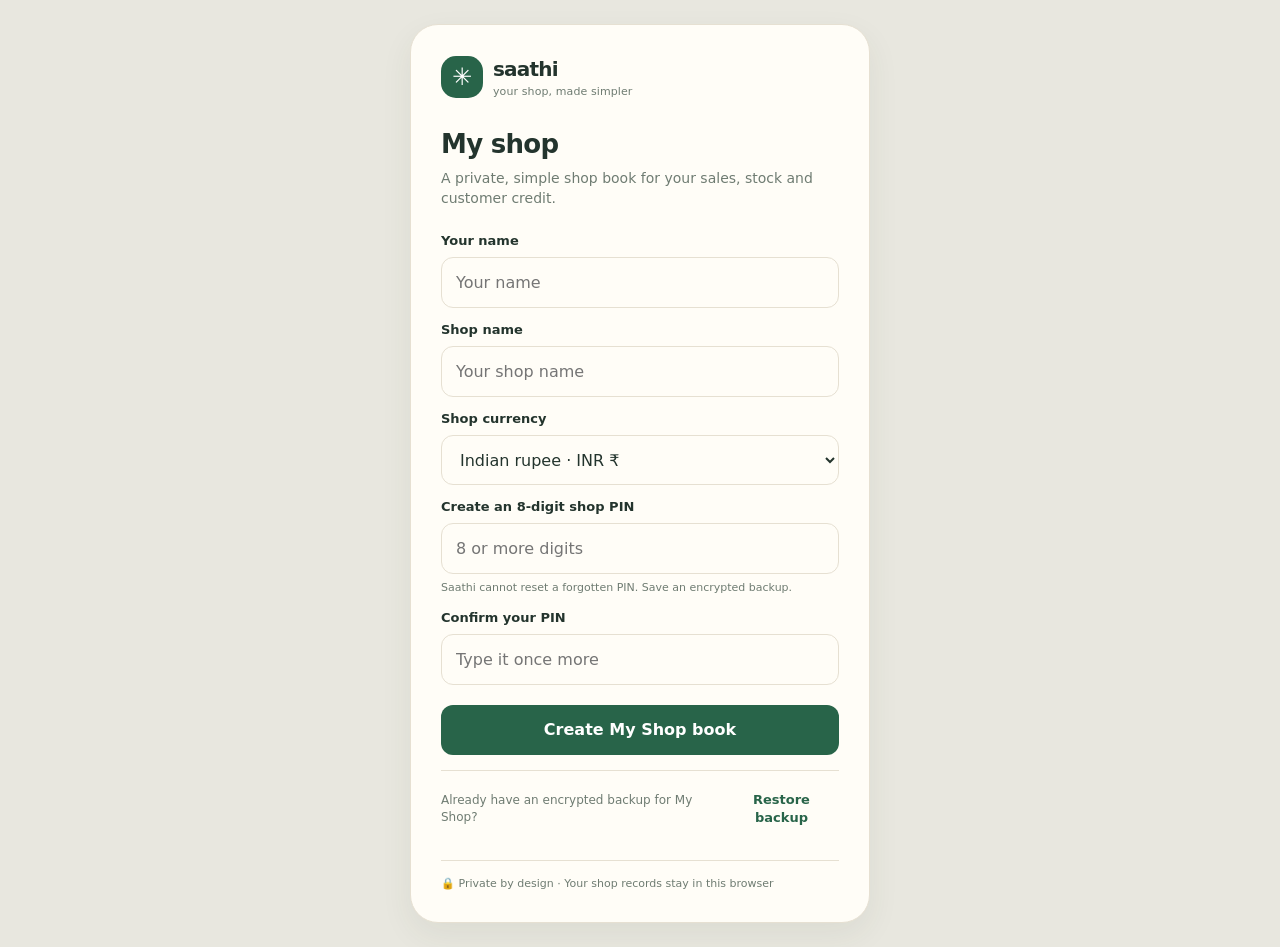
==== commit cd60827b: "Refresh Satyam shop app assets" ====
--- a/index.html
+++ b/index.html
@@ -97,6 +97,7 @@
 
   <dialog id="dialog" class="app-dialog"><form method="dialog" id="dialogForm"><div class="dialog-top"><span class="dialog-mark">✳</span><button type="button" class="dialog-close" id="closeDialog" aria-label="Close">×</button></div><div id="dialogBody"></div><div class="dialog-actions" id="dialogActions"></div></form></dialog>
   <div id="toast" class="toast" role="status" aria-live="polite"></div>
-  <script src="./app.js" defer></script>
+  <script src="./app-v2.js" defer></script>
 </body>
 </html>
+
